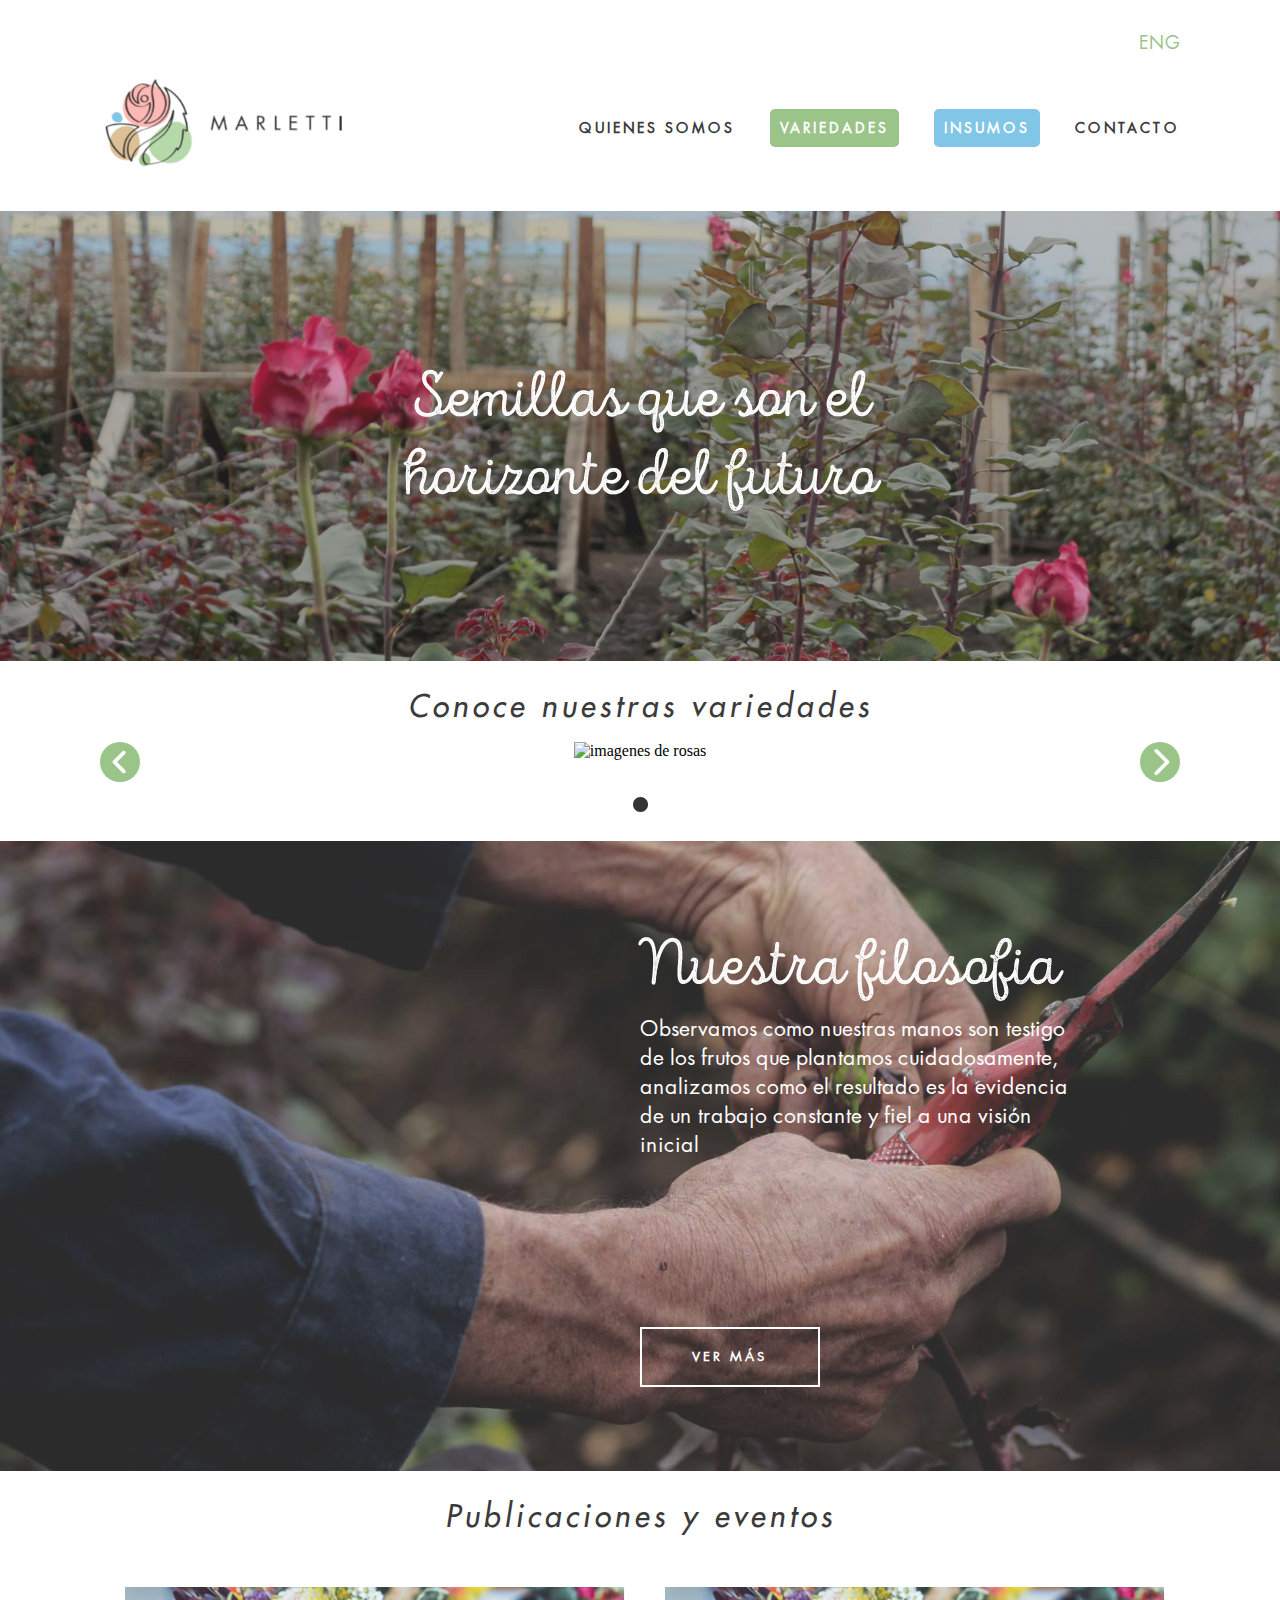
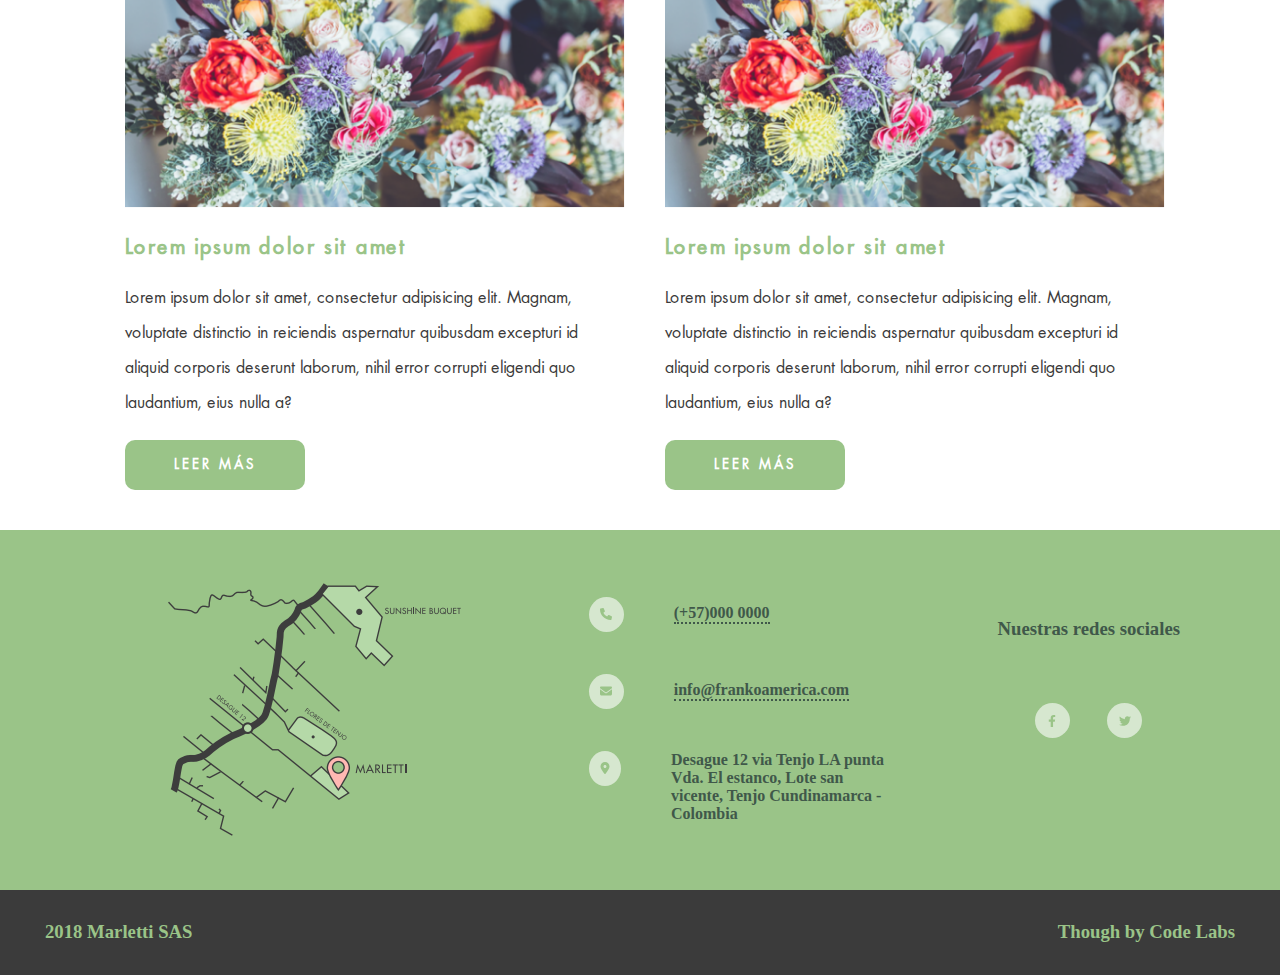
==== index.html @ 90139207 "[UPDATE] creando pryecto, agregando imagenes, icono, fuentes, estilos" ====
<!DOCTYPE html>
<html lang="en">
<head>
  <meta charset="UTF-8">
  <meta http-equiv="X-UA-Compatible" content="IE=edge">
  <meta name="viewport" content="width=device-width, initial-scale=1.0">
  <title>Marletti</title>
  <link rel="stylesheet" href="./styles/styles.css">
</head>
<body>
  <header>
    <div class="header__container">
      <div class="header__title_eng">
        <p>ENG</p>
      </div>
      <nav class="header__content_navbar">
        <div class="logo__image_content">
          <img src="./assets/img/logo_marletti.png" alt="">
        </div>
        <div class="nav__content">
          <ul>
            <li><a href="#" class="text__navAncla">QUIENES SOMOS</a></li>
            <li><a class="variedades__content" href="#">VARIEDADES</a></li>
            <li><a class="insumos__content" href="#">INSUMOS</a></li>
            <li><a href="#" class="text__navAncla">CONTACTO</a></li>
          </ul>
        </div>
      </nav>
    </div>
  </header>

  <section>
    <div class="semillas__container">
      <div class="semilla__backgorund_content">
        <p>Semillas que son el horizonte del futuro</p>
      </div>
    </div>
  </section>

  <section class="variedades__container">
    <div class="variedades__title">
      <p>Conoce nuestras variedades</p>
    </div>
    <div class="variedades__navbar">
      <div class="icon__navbar">
        <img src="./assets/icons/angle-left-solid.svg" alt="">
      </div>
        <img src="" alt="imagenes de rosas">
      <div class="icon__navbar">
        <img src="./assets/icons/chevron-right-solid.svg" alt="">
      </div>
    </div>
    <div class="variedades__iconNext">
      <img src="./assets/icons/circle-solid.svg" alt="">
    </div>
  </section>

  <section class="filosofia__container">
    <div class="filosofia__backgorund_content">
      <div class="filosofia__text_content">
        <div>
          <h1>Nuestra filosofia</h1>
          <p>Observamos como nuestras manos son testigo de los frutos que plantamos cuidadosamente, analizamos como el resultado es la evidencia de un trabajo constante y fiel a una visión inicial</p>
        </div>
        <button href="#">VER MÁS</button>
      </div>
    </div>
  </section>

  <section class="eventos__container">
    <div class="eventos__title">
      <p>Publicaciones y eventos</p>
    </div>
    <div class="cardsEvent__container">
      <div class="cards__content">
        <img src="./assets/img/eventos.png" alt="imagen publicidad ventos">
        <h3>Lorem ipsum dolor sit amet</h3>
        <p>Lorem ipsum dolor sit amet, consectetur adipisicing elit. Magnam, voluptate distinctio in reiciendis aspernatur quibusdam excepturi id aliquid corporis deserunt laborum, nihil error corrupti eligendi quo laudantium, eius nulla a?</p>
        <button>LEER MÁS</button>
      </div>
      <div  class="cards__content">
        <img src="./assets/img/eventos.png" alt="imagen publicidad eventos">
        <h3>Lorem ipsum dolor sit amet</h3>
        <p>Lorem ipsum dolor sit amet, consectetur adipisicing elit. Magnam, voluptate distinctio in reiciendis aspernatur quibusdam excepturi id aliquid corporis deserunt laborum, nihil error corrupti eligendi quo laudantium, eius nulla a?</p>
        <button>LEER MÁS</button>
      </div>
    </div>
  </section>

  <section class="contact__container">
    <div class="map__image">
      <img src="./assets/img/ubicacion.png" alt="imagen mapa">
    </div>

    <div class="contact__content">
      <div class="phone">
        <div class="content__icon">
          <img src="./assets/icons/phone-solid.svg" alt="icnono telefono">
        </div>
        <div class="icon__text">
          <h4 class="icon__text_h4">(+57)000 0000</h4>
        </div>
      </div>
      <div class="email">
        <div class="content__icon">
          <img src="./assets/icons/envelope-solid.svg" alt="icono correo">
        </div>
        <div class="icon__text">
          <h4 class="icon__text_h4">info@frankoamerica.com</h4>
        </div>
      </div>
      <div class="location">
        <div class="content__icon__location">
          <img src="./assets/icons/location-dot-solid.svg" alt="icono localicación">
        </div>
        <div class="icon__text">
          <h4>Desague 12 via Tenjo LA punta Vda. El estanco, Lote san vicente, Tenjo Cundinamarca - Colombia</h4>
        </div>
      </div>
    </div>
  
    <div class="social__media">
      <div class="social__title">
        <h3>Nuestras redes sociales</h3>
      </div>
      <div class="social__icons">
        <div class="icon__face">
          <img src="./assets/icons/facebook-f-brands.svg" alt="">
        </div>
        <div class="icon__twitter">
          <img src="./assets/icons/twitter-brands.svg" alt="">
        </div>
      </div>
      <div></div>
    </div>
  </section>

  <footer class="footer__container">
    <div class="text__year">
      <h3>2018 Marletti SAS</h3>
    </div>
    <div class="text__company">
      <h3>Though by Code Labs</h3>
    </div>
  </footer>
</body>
</html>
---- styles/styles.css ----
:root{
  --green-color: #9AC488;
  --blackText-clor: #3B3B3B;
  --white-color: #fff;
  --blueAqua--color: #81C5E7;
  --green-text-color: #40584A;
  --green-fondo-icons: #D6E7CF;
}

@font-face {
  font-family: FuturaLT-Book;
  src: url(../assets/font/FuturaLT-Book.ttf);
}

@font-face {
  font-family: IntroScriptR-H2Base;
  src: url(../assets/font/IntroScriptR-H2Base.otf);
}

@font-face {
  font-family: FuturaLT-Oblique;
  src: url(../assets/font/FuturaLT-Oblique.ttf)
}

@font-face {
  font-family: CondensedBold;
  src: url(../assets/font/FuturaLT.ttf);
}


*{
  margin: 0;
  padding: 0;
}

/* body{

} */

/* head................... */

.header__container{
  padding: 30px 100px;
}

.header__title_eng{
  display: flex;
  justify-content: flex-end;
  align-items: flex-end;
  color: var(--green-color);
  font-family: FuturaLT-Book;
  font-weight: 500;
  font-size: 18px;
  padding-bottom: 20px;
}

.header__content_navbar{
  display: flex;
  justify-content: space-between;
  align-items: center;
}

.logo__image_content img{
  width: 100%;
}

.nav__content {
  width: 100%;
}

.nav__content ul{
  display: flex;
  justify-content: flex-end;
}

.nav__content ul li{
  margin-left: 35px;
  list-style: none;
  color: var(--blackText-clor)
}

.nav__content ul li a{
  text-decoration: none;
  font-family: FuturaLT-Book;
  font-weight: 600;
  font-size: 14px;
  letter-spacing: 3px;
}

.text__navAncla{
  color: var(--blackText-clor);
}

.variedades__content{
  width: 100px;
  background-color: var(--green-color);
  padding: 10px;
  border-radius: 5px;
  color: var(--white-color);
}

.insumos__content{
  background-color: var(--blueAqua--color);
  color: var(--white-color);
  padding: 10px;
  border-radius: 5px;
}

/* section 1...................... */

.semillas__container{
  width: 100%;
  height: 50vh;
  background-color: rgba(142, 142, 142, 0.3);
  background-image: url('../assets/img/portada.jpg');
  background-size: cover;
  display: flex;
  justify-content: center;
  align-items: center;
}

.semilla__backgorund_content{
  width: 100%;
  height: 100%;
  background-color: rgba(142, 142, 142, 0.2);
  display: flex;
  justify-content: center;
  align-items: center;
}

.semillas__container p{
  width: 50%;
  text-align: center;
  font-family: IntroScriptR-H2Base;
  font-size: 65px;
  font-weight: 100;
  color: var(--white-color);
}

/* variedades.................. */

.variedades__container{
  display: flex;
  flex-direction: column;
  justify-content: center;
  align-items: center;
  padding: 25px 100px;
}

.variedades__title{
  color: var(--blackText-clor);
}

.variedades__title p{
  font-family: FuturaLT-Oblique;
  letter-spacing: 4px;
  font-size: 30px;
}

.variedades__navbar{
  width: 100%;
  display: flex;
  justify-content: space-between;
  padding: 15px;
}

.icon__navbar{
  width: 40px;
  height: 40px;
  display: flex;
  justify-content: center;
  align-items: center;
  border-radius: 50%;
  color: var(--white-color);
  font-size: 24px;
  font-weight: 800;
  background-color: var(--green-color);
}

.icon__navbar img{
  width: 30px;
  height: 30px;
  fill: #fff;
}

.variedades__iconNext img{
  width: 15px;
  height: 15px;
}

/* filosofia......... */
.filosofia__container{
  width: 100%;
  height: 70vh;
  background-image: url('../assets/img/insumos.jpg');
  background-size: cover;
}

.filosofia__backgorund_content{
  width: 100%;
  height: 100%;
  background-color: rgba(142, 142, 142, 0.3);
  display: flex;
  justify-content: flex-end;
}

.filosofia__text_content{
  width: 50%;
  display: flex;
  flex-direction: column;
  justify-content: space-around;
}


.filosofia__text_content h1{
  max-width: 70%;
  color: var(--white-color);
  font-family: IntroScriptR-H2Base;
  font-size: 65px;
  font-weight: 100;
}

.filosofia__text_content p{
  max-width: 70%;
  color: var(--white-color);
  font-size: 21px;
  font-weight: 100;
  font-family: FuturaLT-Book;
  margin-top: 10px;
}

.filosofia__text_content button{
  width: 180px;
  height: 60px;
  background-color: transparent;
  text-align: center;
  text-decoration: none;
  border: 2px solid var(--white-color);
  color: var(--white-color);
  font-size: 13px;
  font-weight: 600;
  letter-spacing: 3px;
  font-family: FuturaLT-Book;
  cursor: pointer;
}

/* publicidad y eventos..................... */

.eventos__container{
  padding: 25px 100px;
  display: flex;
  flex-direction: column;
  align-items: center;
  justify-content: center;
}

.eventos__title p{
  color: var(--blackText-clor);
  font-family: FuturaLT-Oblique;
  letter-spacing: 4px;
  font-size: 30px;
}

.cardsEvent__container{
  width: 100%;
  display: flex;
  justify-content: space-between;
  padding-top: 35px;
}

.cards__content{
  margin-left: 10px;
  padding: 15px;
}

.cards__content img{
  width: 100%;
}

.cards__content h3{
  font-family: CondensedBold;
  font-weight: 600;
  font-size: 20px;
  letter-spacing: 2px;
  color: var(--green-color);
  margin-top: 20px;
}

.cards__content p{
  color: var(--blackText-clor);
  margin-top: 20px;
  font-family: FuturaLT-Book;
  line-height: 35px;
}

.cards__content button{
  width: 180px;
  height: 50px;
  background-color: var(--green-color);
  border-radius: 10px;
  border: none;
  color: var(--white-color);
  cursor: pointer;
  margin-top: 20px;
  font-family: FuturaLT-Book;
  font-weight: 600;
  letter-spacing: 3px;
}

/* contacto............... */


.contact__container{
  padding: 25px 100px;
  background-color: var(--green-color);
  display: flex;
  justify-content: space-between;
}

.contact__content{
  max-width: 300px;
  display: flex;
  flex-direction: column;
  justify-content: space-evenly;
}

.phone{
  display: flex;
  color: var(--green-text-color);
}

.icon__text{
  display: flex;
  justify-content: space-between;
  align-items: center;
  margin-left: 50px;
}

.icon__text_h4{
  border-bottom: 2px dotted var(--green-text-color);
}

.content__icon{
  width: 35px;
  height: 35px;
  border-radius: 50%;
  display: flex;
  justify-content: center;
  align-items: center;
  background-color: var(--green-fondo-icons);
}

.content__icon img{
  width: 12px;
  height: 12px;
}

.email{
  display: flex;
  color: var(--green-text-color);
}


.location{
  display: flex;
  color: var(--green-text-color);
}

.content__icon__location{
  width: 100px;
  height: 35px;
  display: flex;
  justify-content: center;
  align-items: center;
  border-radius: 50%;
  background-color: var(--green-fondo-icons);
}

.content__icon__location img{
  width: 12px;
  height: 12px;
}

.social__media{
  max-width: 300px;
  display: flex;
  flex-direction: column;
  justify-content: space-evenly;
}

.social__title{
  color: var(--green-text-color);
}

.social__icons{
  display: flex;
  justify-content: space-evenly;
}

.icon__face{
  width: 35px;
  height: 35px;
  border-radius: 50%;
  display: flex;
  justify-content: center;
  align-items: center;
  background-color: var(--green-fondo-icons);
}

.icon__face img{
  width: 12px;
  height: 12px;
}

.icon__twitter{
  width: 35px;
  height: 35px;
  border-radius: 50%;
  display: flex;
  justify-content: center;
  align-items: center;
  background-color: var(--green-fondo-icons);
}

.icon__twitter img{
  width: 12px;
  height: 12px;
}
/* footer........... */

.footer__container{
  height: 85px;
  display: flex;
  justify-content: space-between;
  align-items: center;
  background-color: var(--blackText-clor);
  padding: 0px 45px;
}

.text__year{
  color: var(--green-color);
}

.text__company{
  color: var(--green-color);
}
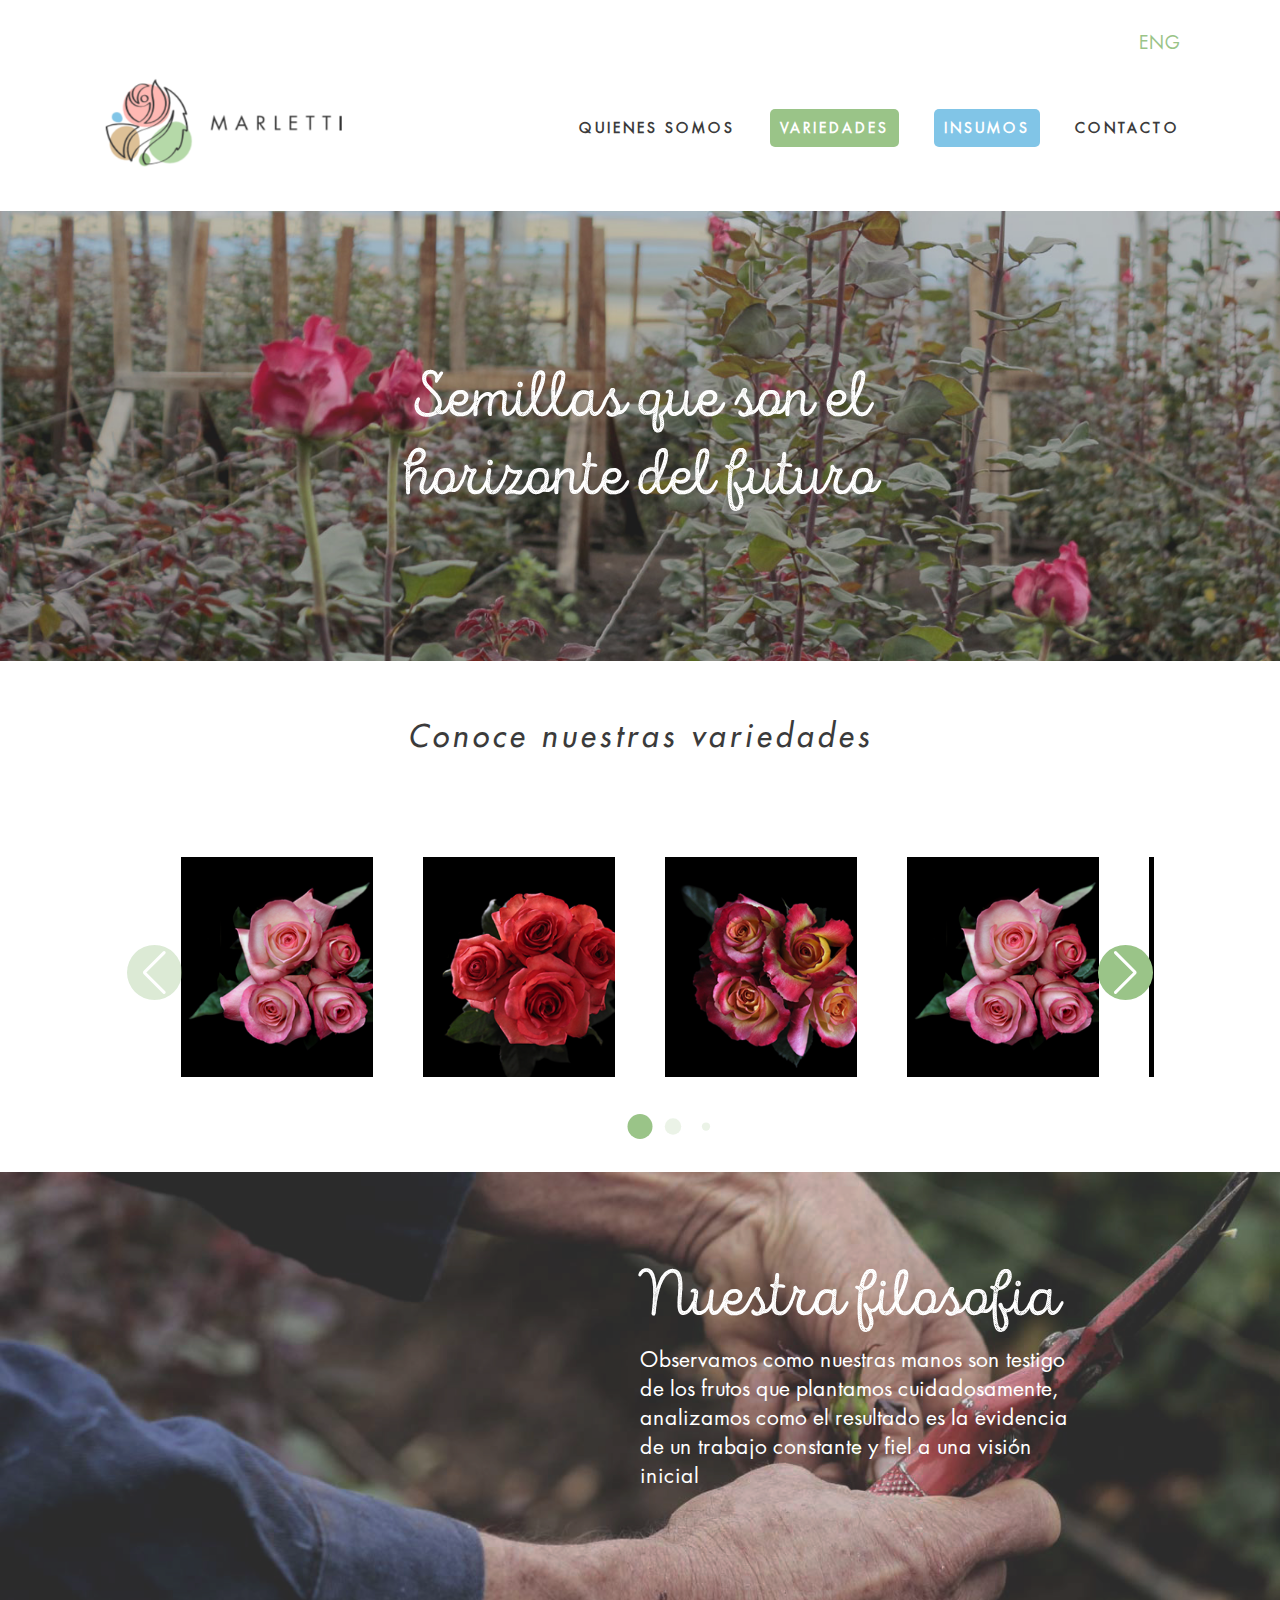
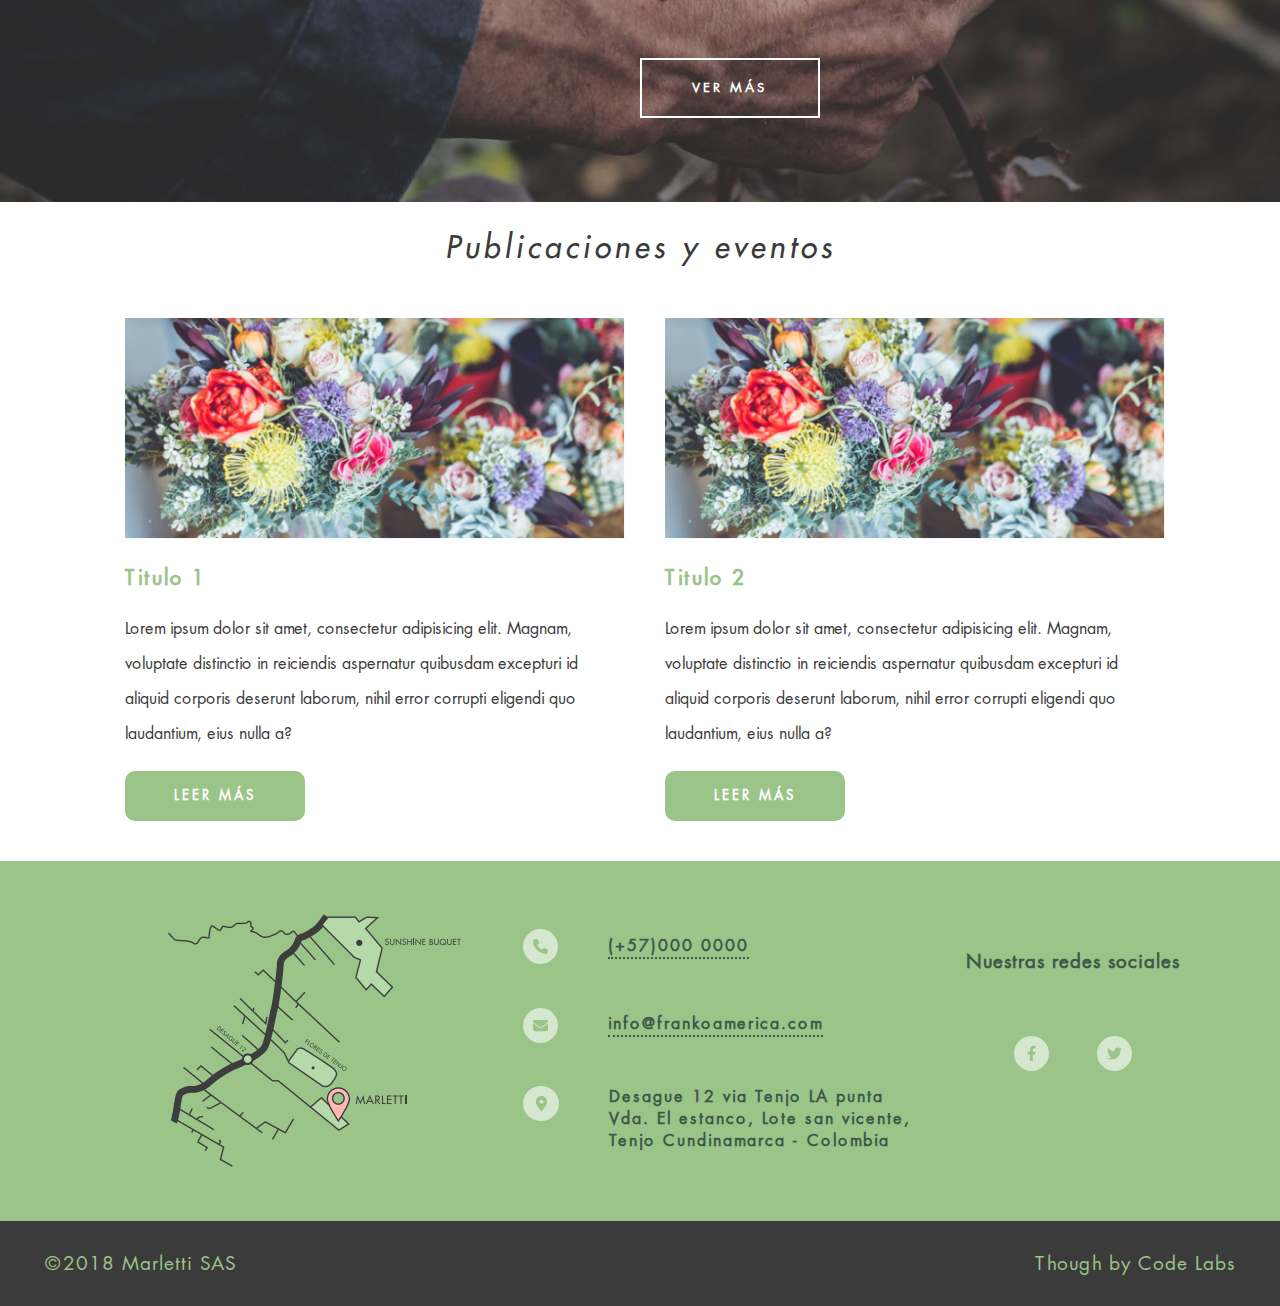
==== commit 1eb4ce2d: "[UPDATE] agregando swpier.js y archivo JSON" ====
--- a/index.html
+++ b/index.html
@@ -6,6 +6,8 @@
   <meta name="viewport" content="width=device-width, initial-scale=1.0">
   <title>Marletti</title>
   <link rel="stylesheet" href="./styles/styles.css">
+  <link rel="stylesheet" href="https://unpkg.com/swiper/swiper-bundle.min.css"/>
+  <link rel="stylesheet" href="./styles/swiper.css">
 </head>
 <body>
   <header>
@@ -41,17 +43,93 @@
     <div class="variedades__title">
       <p>Conoce nuestras variedades</p>
     </div>
-    <div class="variedades__navbar">
-      <div class="icon__navbar">
-        <img src="./assets/icons/angle-left-solid.svg" alt="">
-      </div>
-        <img src="" alt="imagenes de rosas">
-      <div class="icon__navbar">
-        <img src="./assets/icons/chevron-right-solid.svg" alt="">
-      </div>
-    </div>
-    <div class="variedades__iconNext">
-      <img src="./assets/icons/circle-solid.svg" alt="">
+    <div class="swiper mySwiper">
+      <div class="swiper-wrapper">
+        <div class="swiper-slide">
+          <div class="flowers__imgContent">
+            <div class="flower__text_content">
+              <div class="border__context">
+                <button>VER VARIEDAD</button>
+              </div>
+            </div>
+          </div>
+        </div>
+        <div class="swiper-slide">
+          <div class="flowers__imgContent2">
+            <div class="flower__text_content">
+              <div class="border__context">
+                <button>VER VARIEDAD</button>
+              </div>
+            </div>
+          </div>
+        </div>
+        <div class="swiper-slide">
+          <div class="flowers__imgContent3">
+            <div class="flower__text_content">
+              <div class="border__context">
+                <button>VER VARIEDAD</button>
+              </div>
+            </div>
+          </div>
+        </div>
+        <div class="swiper-slide">
+          <div class="flowers__imgContent">
+            <div class="flower__text_content">
+              <div class="border__context">
+                <button>VER VARIEDAD</button>
+              </div>
+            </div>
+          </div>
+        </div>
+        <div class="swiper-slide">
+          <div class="flowers__imgContent2">
+            <div class="flower__text_content">
+              <div class="border__context">
+                <button>VER VARIEDAD</button>
+              </div>
+            </div>
+          </div>
+        </div>
+        <div class="swiper-slide">
+          <div class="flowers__imgContent3">
+            <div class="flower__text_content">
+              <div class="border__context">
+                <button>VER VARIEDAD</button>
+              </div>
+            </div>
+          </div>
+        </div>
+        <div class="swiper-slide">
+          <div class="flowers__imgContent">
+            <div class="flower__text_content">
+              <div class="border__context">
+                <button>VER VARIEDAD</button>
+              </div>
+            </div>
+          </div>
+        </div>
+        <div class="swiper-slide">
+          <div class="flowers__imgContent2">
+            <div class="flower__text_content">
+              <div class="border__context">
+                <button>VER VARIEDAD</button>
+              </div>
+            </div>
+          </div>
+        </div>
+        <div class="swiper-slide">
+          <div class="flowers__imgContent3">
+            <div class="flower__text_content">
+              <div class="border__context">
+                <button>VER VARIEDAD</button>
+              </div>
+            </div>
+          </div>
+        </div>
+      </div>
+      <div class="swiper-button-next"></div>
+      <div class="swiper-button-prev"></div>
+      <div class="swiper-pagination"></div>
     </div>
   </section>
 
@@ -74,13 +152,13 @@
     <div class="cardsEvent__container">
       <div class="cards__content">
         <img src="./assets/img/eventos.png" alt="imagen publicidad ventos">
-        <h3>Lorem ipsum dolor sit amet</h3>
+        <h3>Titulo 1</h3>
         <p>Lorem ipsum dolor sit amet, consectetur adipisicing elit. Magnam, voluptate distinctio in reiciendis aspernatur quibusdam excepturi id aliquid corporis deserunt laborum, nihil error corrupti eligendi quo laudantium, eius nulla a?</p>
         <button>LEER MÁS</button>
       </div>
       <div  class="cards__content">
         <img src="./assets/img/eventos.png" alt="imagen publicidad eventos">
-        <h3>Lorem ipsum dolor sit amet</h3>
+        <h3>Titulo 2</h3>
         <p>Lorem ipsum dolor sit amet, consectetur adipisicing elit. Magnam, voluptate distinctio in reiciendis aspernatur quibusdam excepturi id aliquid corporis deserunt laborum, nihil error corrupti eligendi quo laudantium, eius nulla a?</p>
         <button>LEER MÁS</button>
       </div>
@@ -91,45 +169,43 @@
     <div class="map__image">
       <img src="./assets/img/ubicacion.png" alt="imagen mapa">
     </div>
-
     <div class="contact__content">
       <div class="phone">
-        <div class="content__icon">
+        <a href="#" class="content__icon">
           <img src="./assets/icons/phone-solid.svg" alt="icnono telefono">
-        </div>
+        </a>
         <div class="icon__text">
           <h4 class="icon__text_h4">(+57)000 0000</h4>
         </div>
       </div>
       <div class="email">
-        <div class="content__icon">
+        <a href="#" class="content__icon">
           <img src="./assets/icons/envelope-solid.svg" alt="icono correo">
-        </div>
+        </a>
         <div class="icon__text">
           <h4 class="icon__text_h4">info@frankoamerica.com</h4>
         </div>
       </div>
       <div class="location">
-        <div class="content__icon__location">
+        <a href="#" class="content__icon__location">
           <img src="./assets/icons/location-dot-solid.svg" alt="icono localicación">
-        </div>
+        </a>
         <div class="icon__text">
           <h4>Desague 12 via Tenjo LA punta Vda. El estanco, Lote san vicente, Tenjo Cundinamarca - Colombia</h4>
         </div>
       </div>
     </div>
-  
     <div class="social__media">
       <div class="social__title">
         <h3>Nuestras redes sociales</h3>
       </div>
       <div class="social__icons">
-        <div class="icon__face">
+        <a href="#" class="icon__face">
           <img src="./assets/icons/facebook-f-brands.svg" alt="">
-        </div>
-        <div class="icon__twitter">
+        </a>
+        <a href="#" class="icon__twitter">
           <img src="./assets/icons/twitter-brands.svg" alt="">
-        </div>
+        </a>
       </div>
       <div></div>
     </div>
@@ -137,11 +213,15 @@
 
   <footer class="footer__container">
     <div class="text__year">
-      <h3>2018 Marletti SAS</h3>
+      <p>©2018 Marletti SAS</p>
     </div>
     <div class="text__company">
-      <h3>Though by Code Labs</h3>
+      <p>Though by Code Labs</p>
     </div>
   </footer>
+
+  <script src="https://unpkg.com/swiper/swiper-bundle.min.js"></script>
+  <script src="./js/swiper.js"></script>
+  <script src="./js/peticionJSON.js"></script>
 </body>
 </html>--- a/styles/styles.css
+++ b/styles/styles.css
@@ -149,6 +149,7 @@
 
 .variedades__title{
   color: var(--blackText-clor);
+  padding: 30px 0;
 }
 
 .variedades__title p{
@@ -157,36 +158,93 @@
   font-size: 30px;
 }
 
-.variedades__navbar{
-  width: 100%;
-  display: flex;
-  justify-content: space-between;
-  padding: 15px;
-}
-
-.icon__navbar{
-  width: 40px;
-  height: 40px;
-  display: flex;
-  justify-content: center;
-  align-items: center;
-  border-radius: 50%;
-  color: var(--white-color);
-  font-size: 24px;
-  font-weight: 800;
-  background-color: var(--green-color);
-}
-
-.icon__navbar img{
-  width: 30px;
-  height: 30px;
-  fill: #fff;
-}
-
 .variedades__iconNext img{
   width: 15px;
   height: 15px;
 }
+
+.carousel__flowers{
+  width: 100%;
+  display: flex;
+  justify-content: space-evenly;
+}
+
+.flowers__imgContent{
+  width: 220px;
+  height: 220px;
+  background-image: url('../assets/img/flor1.png');
+  background-size: cover;
+}
+.flowers__imgContent2{
+  width: 220px;
+  height: 220px;
+  background-image: url('../assets/img/flor2.png');
+  background-size: cover;
+}
+.flowers__imgContent3{
+  width: 220px;
+  height: 220px;
+  background-image: url('../assets/img/flor3.png');
+  background-size: cover;
+}
+.flowers__imgContent4{
+  width: 220px;
+  height: 220px;
+  background-image: url('../assets/img/flor1.png');
+  background-size: cover;
+}
+
+.flower__text_content{
+  width: 100%;
+  height: 100%;
+  display: flex;
+  justify-content: center;
+  align-items: center;
+  transition: 0.5s ease-in-out;
+}
+
+.flower__text_content:hover{
+  background-color: rgba(1, 1, 1, 0.5);
+
+}
+
+.border__context{
+  width: 85%;
+  height: 85%;
+  transition: 0.5s ease-in-out;
+  display: flex;
+  justify-content: center;
+  align-items: center;
+}
+
+.border__context:hover{
+  width: 85%;
+  height: 85%;
+  border: 1px solid var(--white-color);
+}
+
+.border__context button{
+  width: 150px;
+  height: 60px;
+  background-color: transparent;
+  text-align: center;
+  text-decoration: none;
+  border: 2px solid transparent;
+  color: transparent;
+  font-size: 12px;
+  font-weight: 600;
+  letter-spacing: 3px;
+  font-family: FuturaLT-Book;
+  cursor: pointer;
+  display: block;
+  transition: 0.5s ease-in-out;
+}
+
+.border__context button:hover{
+  border: 2px solid var(--white-color);
+  color: var(--white-color);
+}
+
 
 /* filosofia......... */
 .filosofia__container{
@@ -318,7 +376,7 @@
 }
 
 .contact__content{
-  max-width: 300px;
+  max-width: 400px;
   display: flex;
   flex-direction: column;
   justify-content: space-evenly;
@@ -334,6 +392,8 @@
   justify-content: space-between;
   align-items: center;
   margin-left: 50px;
+  font-family: FuturaLT-Book;
+  letter-spacing: 2px;
 }
 
 .icon__text_h4{
@@ -351,8 +411,8 @@
 }
 
 .content__icon img{
-  width: 12px;
-  height: 12px;
+  width: 15px;
+  height: 15px;
 }
 
 .email{
@@ -377,8 +437,8 @@
 }
 
 .content__icon__location img{
-  width: 12px;
-  height: 12px;
+  width: 15px;
+  height: 15px;
 }
 
 .social__media{
@@ -390,6 +450,8 @@
 
 .social__title{
   color: var(--green-text-color);
+  font-family: FuturaLT-Book;
+  letter-spacing: 1px;
 }
 
 .social__icons{
@@ -408,8 +470,8 @@
 }
 
 .icon__face img{
-  width: 12px;
-  height: 12px;
+  width: 15px;
+  height: 15px;
 }
 
 .icon__twitter{
@@ -423,8 +485,8 @@
 }
 
 .icon__twitter img{
-  width: 12px;
-  height: 12px;
+  width: 15px;
+  height: 15px;
 }
 /* footer........... */
 
@@ -435,6 +497,10 @@
   align-items: center;
   background-color: var(--blackText-clor);
   padding: 0px 45px;
+  font-family: FuturaLT-Book;
+  letter-spacing: 1px;
+  font-weight: 100;
+  font-size: 19px;
 }
 
 .text__year{
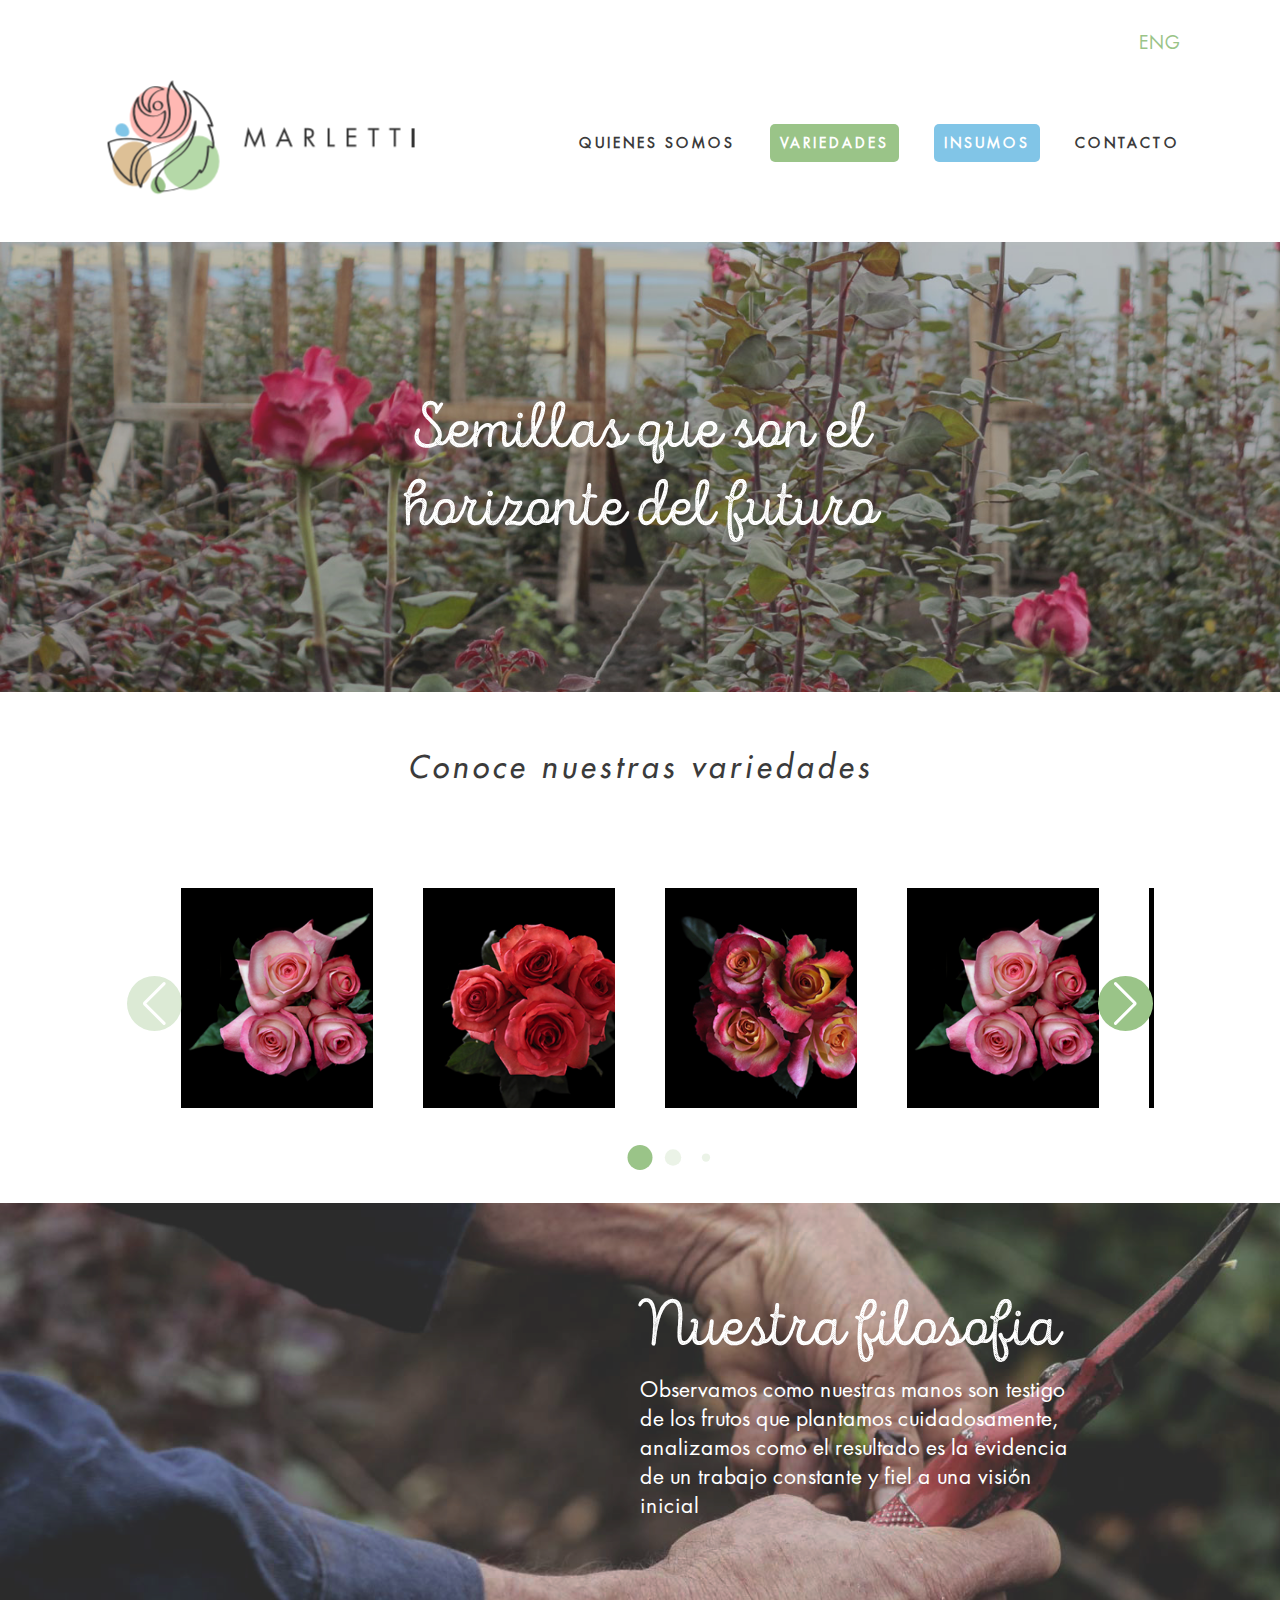
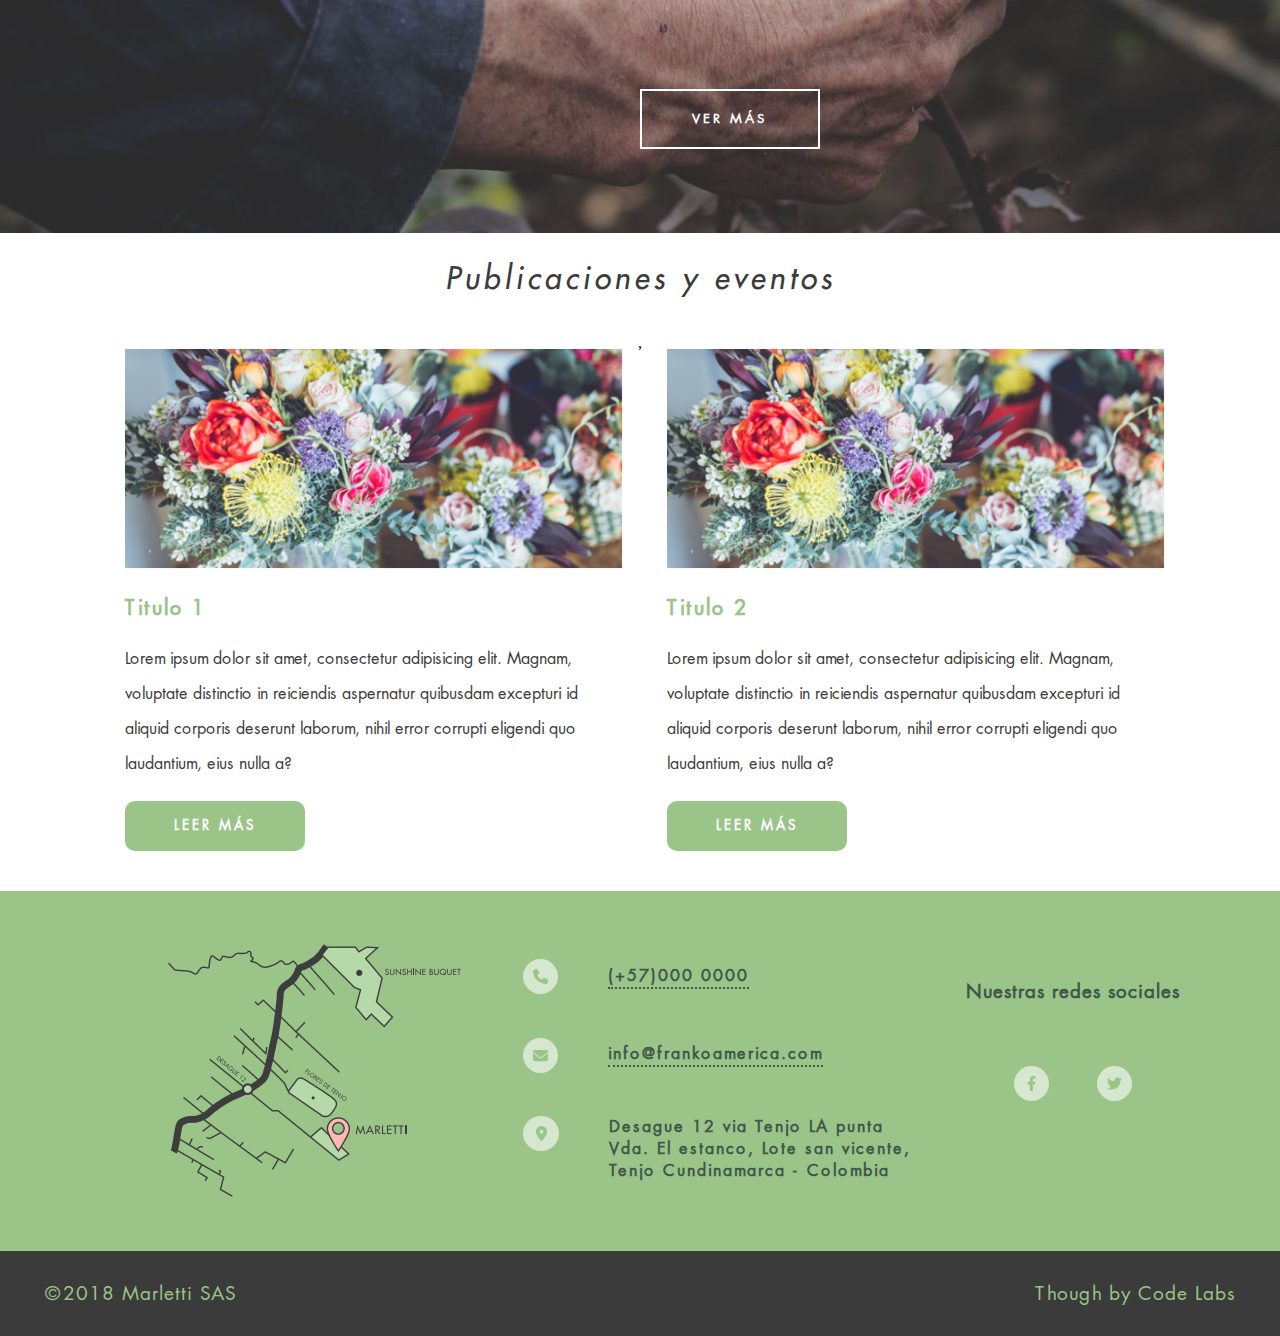
==== commit 78e544d7: "[UPDATE] terminando de dar estilos responsive, agregar sider menu, organizando archivos css" ====
--- a/index.html
+++ b/index.html
@@ -6,6 +6,13 @@
   <meta name="viewport" content="width=device-width, initial-scale=1.0">
   <title>Marletti</title>
   <link rel="stylesheet" href="./styles/styles.css">
+  <link rel="stylesheet" href="./styles/header.css">
+  <link rel="stylesheet" href="./styles/sectionSemillas.css">
+  <link rel="stylesheet" href="./styles/variedades.css">
+  <link rel="stylesheet" href="./styles/filosofioa.css">
+  <link rel="stylesheet" href="./styles/eventos.css">
+  <link rel="stylesheet" href="./styles/contacto.css">
+  <link rel="stylesheet" href="./styles/footer.css">
   <link rel="stylesheet" href="https://unpkg.com/swiper/swiper-bundle.min.css"/>
   <link rel="stylesheet" href="./styles/swiper.css">
 </head>
@@ -21,25 +28,31 @@
         </div>
         <div class="nav__content">
           <ul>
-            <li><a href="#" class="text__navAncla">QUIENES SOMOS</a></li>
-            <li><a class="variedades__content" href="#">VARIEDADES</a></li>
-            <li><a class="insumos__content" href="#">INSUMOS</a></li>
-            <li><a href="#" class="text__navAncla">CONTACTO</a></li>
+            <li><a href="#quienesSomos" class="text__navAncla">QUIENES SOMOS</a></li>
+            <li><a class="variedades__content" href="#variedades">VARIEDADES</a></li>
+            <li><a class="insumos__content" href="#insumos">INSUMOS</a></li>
+            <li><a href="#contacto" class="text__navAncla">CONTACTO</a></li>
           </ul>
         </div>
       </nav>
     </div>
   </header>
 
-  <section>
+  <section id="quienesSomos">
     <div class="semillas__container">
       <div class="semilla__backgorund_content">
-        <p>Semillas que son el horizonte del futuro</p>
-      </div>
-    </div>
-  </section>
-
-  <section class="variedades__container">
+        <div class="header__title_engMovile">
+          <div class="toggle" onclick="toggleMenu()"></div>
+          <p>ENG</p>
+        </div>
+        <div class="semilla__textContent">
+          <p>Semillas que son el horizonte del futuro</p>
+        </div>
+      </div>
+    </div>
+  </section>
+
+  <section class="variedades__container" id="variedades">
     <div class="variedades__title">
       <p>Conoce nuestras variedades</p>
     </div>
@@ -133,7 +146,7 @@
     </div>
   </section>
 
-  <section class="filosofia__container">
+  <section class="filosofia__container" id="insumos">
     <div class="filosofia__backgorund_content">
       <div class="filosofia__text_content">
         <div>
@@ -149,23 +162,12 @@
     <div class="eventos__title">
       <p>Publicaciones y eventos</p>
     </div>
-    <div class="cardsEvent__container">
-      <div class="cards__content">
-        <img src="./assets/img/eventos.png" alt="imagen publicidad ventos">
-        <h3>Titulo 1</h3>
-        <p>Lorem ipsum dolor sit amet, consectetur adipisicing elit. Magnam, voluptate distinctio in reiciendis aspernatur quibusdam excepturi id aliquid corporis deserunt laborum, nihil error corrupti eligendi quo laudantium, eius nulla a?</p>
-        <button>LEER MÁS</button>
-      </div>
-      <div  class="cards__content">
-        <img src="./assets/img/eventos.png" alt="imagen publicidad eventos">
-        <h3>Titulo 2</h3>
-        <p>Lorem ipsum dolor sit amet, consectetur adipisicing elit. Magnam, voluptate distinctio in reiciendis aspernatur quibusdam excepturi id aliquid corporis deserunt laborum, nihil error corrupti eligendi quo laudantium, eius nulla a?</p>
-        <button>LEER MÁS</button>
-      </div>
-    </div>
-  </section>
-
-  <section class="contact__container">
+    <div class="cardsEvent__container" id="cards__template">
+      <!-- template -->
+    </div>
+  </section>
+
+  <section class="contact__container" id="contacto">
     <div class="map__image">
       <img src="./assets/img/ubicacion.png" alt="imagen mapa">
     </div>
@@ -200,11 +202,11 @@
         <h3>Nuestras redes sociales</h3>
       </div>
       <div class="social__icons">
-        <a href="#" class="icon__face">
-          <img src="./assets/icons/facebook-f-brands.svg" alt="">
-        </a>
-        <a href="#" class="icon__twitter">
-          <img src="./assets/icons/twitter-brands.svg" alt="">
+        <a href="https://es-la.facebook.com/" class="icon__face" target="_blank">
+          <img src="./assets/icons/facebook-f-brands.svg" alt="icono facebook">
+        </a>
+        <a href="https://twitter.com/" class="icon__twitter" target="_blank">
+          <img src="./assets/icons/twitter-brands.svg" alt="icono twitter">
         </a>
       </div>
       <div></div>
@@ -220,8 +222,62 @@
     </div>
   </footer>
 
+ 
+
+  <div class="sidebar">
+    <div class="sidebar__container">
+      <div class="menu__logoContent">
+        <img src="./assets/img/logo2.png" alt="imagen logo">
+      </div>
+      <div class="nav__contentMenu">
+        <ul>
+          <li>
+            <a href="#quienesSomos" onclick=" toggleMenu()"class="text__navAncla">
+              QUIENES SOMOS
+            </a>
+          </li>
+          <li>
+            <div class="itemMenu__content_var">
+              <a href="#variedades" onclick=" toggleMenu()">
+                VARIEDADES
+              </a>
+            </div>
+          </li>
+          <li>
+            <div class="itemMenu__content_insu">
+              <a href="#insumos" onclick=" toggleMenu()">
+                INSUMOS
+              </a>
+            </div>
+          </li>
+          <li>
+            <a href="#contacto" onclick=" toggleMenu()" class="text__navAncla">
+              CONTACTO
+            </a>
+          </li>
+        </ul>
+      </div>
+      <div class="menu__iconsContact">
+        <a href="https://es-la.facebook.com/" target="_blank">
+          <img src="./assets/icons/facebook__menu.svg" alt="icono facebook">
+        </a>
+        <a href="https://twitter.com/" target="_blank">
+          <img src="./assets/icons/twitter__menu.svg" alt="icono twitter">
+        </a>
+      </div>
+    </div>
+  </div>
+
   <script src="https://unpkg.com/swiper/swiper-bundle.min.js"></script>
   <script src="./js/swiper.js"></script>
   <script src="./js/peticionJSON.js"></script>
+  <script>
+    function toggleMenu(){
+      const menuToggle = document.querySelector('.toggle');
+      const sidebar = document.querySelector('.sidebar');
+      menuToggle.classList.toggle('active');
+      sidebar.classList.toggle('active');
+    }
+  </script>
 </body>
 </html>--- a/styles/styles.css
+++ b/styles/styles.css
@@ -27,486 +27,145 @@
   src: url(../assets/font/FuturaLT.ttf);
 }
 
-
 *{
   margin: 0;
   padding: 0;
 }
 
-/* body{
-
-} */
-
-/* head................... */
-
-.header__container{
-  padding: 30px 100px;
+/* sider menu....... */
+.toggle{
+  position: fixed;
+  top: 20px;
+  left: 30px;
+  width: 50px;
+  height: 50px;
+  background: url('../assets/img/menu.png');
+  background-size: 30px;
+  background-position: center;
+  background-repeat: no-repeat;
+  cursor: pointer;
+  z-index: 1000;
+  transition: 0.5s;
 }
 
-.header__title_eng{
-  display: flex;
-  justify-content: flex-end;
-  align-items: flex-end;
-  color: var(--green-color);
-  font-family: FuturaLT-Book;
-  font-weight: 500;
-  font-size: 18px;
-  padding-bottom: 20px;
+.toggle.active{
+  left: 48%;
+  background: url('../assets/img/close.png');
+  background-size: 25px;
+  background-position: center;
+  background-repeat: no-repeat;
+  cursor: pointer;
 }
 
-.header__content_navbar{
+.sidebar{
+  position: absolute;
+  top: 0;
+  right: 0;
+  width: calc(100% - 500px);
+  height: 100%;
   display: flex;
-  justify-content: space-between;
+  justify-content: center;
+  align-items: center;
+  padding: 100px;
+}
+
+.sidebar{
+  position: fixed;
+  width: 50%;
+  background: #515151;
+  display: flex;
+  justify-content: center;
+  align-items: center;
+  transition: 0.5s;
+  padding: 40px;
+  z-index: 100;
+  left: -100%;
+}
+
+.sidebar.active{
+  left: 0;
+}
+
+.sidebar__container{
+  height: 100%;
+  display: flex;
+  flex-direction: column;
+  align-items: center;
+  justify-content: flex-start;
+}
+
+.menu__logoContent img{
+  padding: 80px 0 0 0;
+}
+
+.nav__contentMenu {
+  width: 100%;
+}
+
+.nav__contentMenu ul{
+  display: flex;
+  flex-direction: column;
+  justify-content: center;
   align-items: center;
 }
 
-.logo__image_content img{
-  width: 100%;
-}
-
-.nav__content {
-  width: 100%;
-}
-
-.nav__content ul{
-  display: flex;
-  justify-content: flex-end;
-}
-
-.nav__content ul li{
-  margin-left: 35px;
+.nav__contentMenu ul li{
+  margin-top: 45px;
   list-style: none;
-  color: var(--blackText-clor)
-}
-
-.nav__content ul li a{
-  text-decoration: none;
-  font-family: FuturaLT-Book;
-  font-weight: 600;
-  font-size: 14px;
-  letter-spacing: 3px;
-}
-
-.text__navAncla{
   color: var(--blackText-clor);
 }
 
-.variedades__content{
-  width: 100px;
-  background-color: var(--green-color);
-  padding: 10px;
-  border-radius: 5px;
+.nav__contentMenu ul li a{
+  text-decoration: none;
+  font-family: FuturaLT-Book;
+  font-size: 18px;
+  letter-spacing: 1px;
   color: var(--white-color);
 }
 
-.insumos__content{
-  background-color: var(--blueAqua--color);
-  color: var(--white-color);
-  padding: 10px;
-  border-radius: 5px;
-}
-
-/* section 1...................... */
-
-.semillas__container{
-  width: 100%;
-  height: 50vh;
-  background-color: rgba(142, 142, 142, 0.3);
-  background-image: url('../assets/img/portada.jpg');
-  background-size: cover;
+.itemMenu__content_var{
+  width: 220px;
+  height: 60px;
+  border-radius: 10px;
+  font-size: 24px;
+  background-color: var(--green-color);
+  font-weight: 600;
   display: flex;
   justify-content: center;
   align-items: center;
 }
 
-.semilla__backgorund_content{
-  width: 100%;
-  height: 100%;
-  background-color: rgba(142, 142, 142, 0.2);
+.itemMenu__content_insu{
+  width: 220px;
+  height: 60px;
+  border-radius: 10px;
+  font-size: 24px;
+  background-color: var(--blueAqua--color);
+  font-weight: 600;
   display: flex;
   justify-content: center;
   align-items: center;
 }
 
-.semillas__container p{
-  width: 50%;
-  text-align: center;
-  font-family: IntroScriptR-H2Base;
-  font-size: 65px;
-  font-weight: 100;
-  color: var(--white-color);
-}
-
-/* variedades.................. */
-
-.variedades__container{
-  display: flex;
-  flex-direction: column;
-  justify-content: center;
-  align-items: center;
-  padding: 25px 100px;
-}
-
-.variedades__title{
-  color: var(--blackText-clor);
-  padding: 30px 0;
-}
-
-.variedades__title p{
-  font-family: FuturaLT-Oblique;
-  letter-spacing: 4px;
-  font-size: 30px;
-}
-
-.variedades__iconNext img{
-  width: 15px;
-  height: 15px;
-}
-
-.carousel__flowers{
+.menu__iconsContact{
   width: 100%;
   display: flex;
   justify-content: space-evenly;
-}
-
-.flowers__imgContent{
-  width: 220px;
-  height: 220px;
-  background-image: url('../assets/img/flor1.png');
-  background-size: cover;
-}
-.flowers__imgContent2{
-  width: 220px;
-  height: 220px;
-  background-image: url('../assets/img/flor2.png');
-  background-size: cover;
-}
-.flowers__imgContent3{
-  width: 220px;
-  height: 220px;
-  background-image: url('../assets/img/flor3.png');
-  background-size: cover;
-}
-.flowers__imgContent4{
-  width: 220px;
-  height: 220px;
-  background-image: url('../assets/img/flor1.png');
-  background-size: cover;
-}
-
-.flower__text_content{
-  width: 100%;
-  height: 100%;
-  display: flex;
-  justify-content: center;
-  align-items: center;
-  transition: 0.5s ease-in-out;
-}
-
-.flower__text_content:hover{
-  background-color: rgba(1, 1, 1, 0.5);
-
-}
-
-.border__context{
-  width: 85%;
-  height: 85%;
-  transition: 0.5s ease-in-out;
-  display: flex;
-  justify-content: center;
-  align-items: center;
-}
-
-.border__context:hover{
-  width: 85%;
-  height: 85%;
-  border: 1px solid var(--white-color);
-}
-
-.border__context button{
-  width: 150px;
-  height: 60px;
-  background-color: transparent;
-  text-align: center;
-  text-decoration: none;
-  border: 2px solid transparent;
-  color: transparent;
-  font-size: 12px;
-  font-weight: 600;
-  letter-spacing: 3px;
-  font-family: FuturaLT-Book;
-  cursor: pointer;
-  display: block;
-  transition: 0.5s ease-in-out;
-}
-
-.border__context button:hover{
-  border: 2px solid var(--white-color);
-  color: var(--white-color);
+  margin-top: 45px;
 }
 
 
-/* filosofia......... */
-.filosofia__container{
-  width: 100%;
-  height: 70vh;
-  background-image: url('../assets/img/insumos.jpg');
-  background-size: cover;
-}
 
-.filosofia__backgorund_content{
-  width: 100%;
-  height: 100%;
-  background-color: rgba(142, 142, 142, 0.3);
-  display: flex;
-  justify-content: flex-end;
-}
+/* respopnsive */
+@media (max-width: 460px){
+  .swiper{
+    width: 50%;
+  }
 
-.filosofia__text_content{
-  width: 50%;
-  display: flex;
-  flex-direction: column;
-  justify-content: space-around;
-}
-
-
-.filosofia__text_content h1{
-  max-width: 70%;
-  color: var(--white-color);
-  font-family: IntroScriptR-H2Base;
-  font-size: 65px;
-  font-weight: 100;
-}
-
-.filosofia__text_content p{
-  max-width: 70%;
-  color: var(--white-color);
-  font-size: 21px;
-  font-weight: 100;
-  font-family: FuturaLT-Book;
-  margin-top: 10px;
-}
-
-.filosofia__text_content button{
-  width: 180px;
-  height: 60px;
-  background-color: transparent;
-  text-align: center;
-  text-decoration: none;
-  border: 2px solid var(--white-color);
-  color: var(--white-color);
-  font-size: 13px;
-  font-weight: 600;
-  letter-spacing: 3px;
-  font-family: FuturaLT-Book;
-  cursor: pointer;
-}
-
-/* publicidad y eventos..................... */
-
-.eventos__container{
-  padding: 25px 100px;
-  display: flex;
-  flex-direction: column;
-  align-items: center;
-  justify-content: center;
-}
-
-.eventos__title p{
-  color: var(--blackText-clor);
-  font-family: FuturaLT-Oblique;
-  letter-spacing: 4px;
-  font-size: 30px;
-}
-
-.cardsEvent__container{
-  width: 100%;
-  display: flex;
-  justify-content: space-between;
-  padding-top: 35px;
-}
-
-.cards__content{
-  margin-left: 10px;
-  padding: 15px;
-}
-
-.cards__content img{
-  width: 100%;
-}
-
-.cards__content h3{
-  font-family: CondensedBold;
-  font-weight: 600;
-  font-size: 20px;
-  letter-spacing: 2px;
-  color: var(--green-color);
-  margin-top: 20px;
-}
-
-.cards__content p{
-  color: var(--blackText-clor);
-  margin-top: 20px;
-  font-family: FuturaLT-Book;
-  line-height: 35px;
-}
-
-.cards__content button{
-  width: 180px;
-  height: 50px;
-  background-color: var(--green-color);
-  border-radius: 10px;
-  border: none;
-  color: var(--white-color);
-  cursor: pointer;
-  margin-top: 20px;
-  font-family: FuturaLT-Book;
-  font-weight: 600;
-  letter-spacing: 3px;
-}
-
-/* contacto............... */
-
-
-.contact__container{
-  padding: 25px 100px;
-  background-color: var(--green-color);
-  display: flex;
-  justify-content: space-between;
-}
-
-.contact__content{
-  max-width: 400px;
-  display: flex;
-  flex-direction: column;
-  justify-content: space-evenly;
-}
-
-.phone{
-  display: flex;
-  color: var(--green-text-color);
-}
-
-.icon__text{
-  display: flex;
-  justify-content: space-between;
-  align-items: center;
-  margin-left: 50px;
-  font-family: FuturaLT-Book;
-  letter-spacing: 2px;
-}
-
-.icon__text_h4{
-  border-bottom: 2px dotted var(--green-text-color);
-}
-
-.content__icon{
-  width: 35px;
-  height: 35px;
-  border-radius: 50%;
-  display: flex;
-  justify-content: center;
-  align-items: center;
-  background-color: var(--green-fondo-icons);
-}
-
-.content__icon img{
-  width: 15px;
-  height: 15px;
-}
-
-.email{
-  display: flex;
-  color: var(--green-text-color);
-}
-
-
-.location{
-  display: flex;
-  color: var(--green-text-color);
-}
-
-.content__icon__location{
-  width: 100px;
-  height: 35px;
-  display: flex;
-  justify-content: center;
-  align-items: center;
-  border-radius: 50%;
-  background-color: var(--green-fondo-icons);
-}
-
-.content__icon__location img{
-  width: 15px;
-  height: 15px;
-}
-
-.social__media{
-  max-width: 300px;
-  display: flex;
-  flex-direction: column;
-  justify-content: space-evenly;
-}
-
-.social__title{
-  color: var(--green-text-color);
-  font-family: FuturaLT-Book;
-  letter-spacing: 1px;
-}
-
-.social__icons{
-  display: flex;
-  justify-content: space-evenly;
-}
-
-.icon__face{
-  width: 35px;
-  height: 35px;
-  border-radius: 50%;
-  display: flex;
-  justify-content: center;
-  align-items: center;
-  background-color: var(--green-fondo-icons);
-}
-
-.icon__face img{
-  width: 15px;
-  height: 15px;
-}
-
-.icon__twitter{
-  width: 35px;
-  height: 35px;
-  border-radius: 50%;
-  display: flex;
-  justify-content: center;
-  align-items: center;
-  background-color: var(--green-fondo-icons);
-}
-
-.icon__twitter img{
-  width: 15px;
-  height: 15px;
-}
-/* footer........... */
-
-.footer__container{
-  height: 85px;
-  display: flex;
-  justify-content: space-between;
-  align-items: center;
-  background-color: var(--blackText-clor);
-  padding: 0px 45px;
-  font-family: FuturaLT-Book;
-  letter-spacing: 1px;
-  font-weight: 100;
-  font-size: 19px;
-}
-
-.text__year{
-  color: var(--green-color);
-}
-
-.text__company{
-  color: var(--green-color);
+  .sidebar{
+    width: 100%;
+  }
+  .toggle.active{
+    left: 80%;
+  }
 }--- a/styles/header.css
+++ b/styles/header.css
@@ -0,0 +1,72 @@
+/* head................... */
+
+.header__container{
+  padding: 30px 100px;
+}
+
+.header__title_eng{
+  display: flex;
+  justify-content: flex-end;
+  align-items: flex-end;
+  color: var(--green-color);
+  font-family: FuturaLT-Book;
+  font-weight: 500;
+  font-size: 18px;
+  padding-bottom: 20px;
+}
+
+.header__title_engMovile{
+  display: none;
+}
+
+.header__content_navbar{
+  display: flex;
+  justify-content: space-between;
+  align-items: center;
+}
+
+.logo__image_content div{
+  width: 100%;
+}
+
+.nav__content {
+  width: 100%;
+}
+
+.nav__content ul{
+  display: flex;
+  justify-content: flex-end;
+}
+
+.nav__content ul li{
+  margin-left: 35px;
+  list-style: none;
+  color: var(--blackText-clor)
+}
+
+.nav__content ul li a{
+  text-decoration: none;
+  font-family: FuturaLT-Book;
+  font-weight: 600;
+  font-size: 14px;
+  letter-spacing: 3px;
+}
+
+.text__navAncla{
+  color: var(--blackText-clor);
+}
+
+.variedades__content{
+  width: 100px;
+  background-color: var(--green-color);
+  padding: 10px;
+  border-radius: 5px;
+  color: var(--white-color);
+}
+
+.insumos__content{
+  background-color: var(--blueAqua--color);
+  color: var(--white-color);
+  padding: 10px;
+  border-radius: 5px;
+}--- a/styles/sectionSemillas.css
+++ b/styles/sectionSemillas.css
@@ -0,0 +1,83 @@
+/* section semillas...................... */
+
+.semillas__container{
+  width: 100%;
+  height: 50vh;
+  background-color: rgba(142, 142, 142, 0.3);
+  background-image: url('../assets/img/portada.jpg');
+  background-size: cover;
+  display: flex;
+  justify-content: center;
+  align-items: center;
+}
+
+.semilla__backgorund_content{
+  width: 100%;
+  height: 100%;
+  background-color: rgba(142, 142, 142, 0.2);
+  display: flex;
+  justify-content: center;
+  align-items: center;
+}
+
+.semilla__textContent{
+  width: 50%;
+  text-align: center;
+  font-family: IntroScriptR-H2Base;
+  font-size: 65px;
+  font-weight: 100;
+  color: var(--white-color);
+}
+
+@media (max-width: 900px) {
+  .header__container{
+    display: none;
+  }
+
+  .header__title_engMovile{
+    display: flex;
+    justify-content: flex-end;
+    align-items: center;
+    padding: 30px 100px;
+  }
+
+  .header__title_engMovile img{
+    width: 30px;
+    height: 30px;
+  }
+  .header__title_engMovile p{
+    color: var(--white-color);
+    font-family: FuturaLT-Book;
+    font-weight: 500;
+    font-size: 18px;
+  }
+
+  .semillas__container{
+    display: block;
+    justify-content: center;
+    align-items: center;
+  }
+
+  .semilla__backgorund_content{
+    width: 100%;
+    height: 100%;
+    background-color: rgba(1, 1, 1, 0.5);
+    display: block;
+    justify-content: center;
+    align-items: center;
+  }
+
+  .semilla__textContent{
+    width: 100%;
+    display: flex;
+    justify-content: center;
+    font-family: IntroScriptR-H2Base;
+    font-size: 50px;
+    font-weight: 100;
+    color: var(--white-color);
+  }
+
+  .semilla__textConten p{
+    width: 3000px;
+  }
+}--- a/styles/variedades.css
+++ b/styles/variedades.css
@@ -0,0 +1,117 @@
+/* variedades.................. */
+
+.variedades__container{
+  display: flex;
+  flex-direction: column;
+  justify-content: center;
+  align-items: center;
+  padding: 25px 100px;
+}
+
+.variedades__title{
+  color: var(--blackText-clor);
+  padding: 30px 0;
+}
+
+.variedades__title p{
+  font-family: FuturaLT-Oblique;
+  letter-spacing: 4px;
+  font-size: 30px;
+}
+
+.variedades__iconNext img{
+  width: 15px;
+  height: 15px;
+}
+
+.carousel__flowers{
+  width: 100%;
+  display: flex;
+  justify-content: space-evenly;
+}
+
+.flowers__imgContent{
+  width: 220px;
+  height: 220px;
+  background-image: url('../assets/img/flor1.png');
+  background-size: cover;
+}
+.flowers__imgContent2{
+  width: 220px;
+  height: 220px;
+  background-image: url('../assets/img/flor2.png');
+  background-size: cover;
+}
+.flowers__imgContent3{
+  width: 220px;
+  height: 220px;
+  background-image: url('../assets/img/flor3.png');
+  background-size: cover;
+}
+.flowers__imgContent4{
+  width: 220px;
+  height: 220px;
+  background-image: url('../assets/img/flor1.png');
+  background-size: cover;
+}
+
+.flower__text_content{
+  width: 100%;
+  height: 100%;
+  display: flex;
+  justify-content: center;
+  align-items: center;
+  transition: 0.5s ease-in-out;
+}
+
+.flower__text_content:hover{
+  background-color: rgba(1, 1, 1, 0.5);
+
+}
+
+.border__context{
+  width: 85%;
+  height: 85%;
+  transition: 0.5s ease-in-out;
+  display: flex;
+  justify-content: center;
+  align-items: center;
+}
+
+.border__context:hover{
+  width: 85%;
+  height: 85%;
+  border: 1px solid var(--white-color);
+}
+
+.border__context button{
+  width: 150px;
+  height: 60px;
+  background-color: transparent;
+  text-align: center;
+  text-decoration: none;
+  border: 2px solid transparent;
+  color: transparent;
+  font-size: 12px;
+  font-weight: 600;
+  letter-spacing: 3px;
+  font-family: FuturaLT-Book;
+  cursor: pointer;
+  display: block;
+  transition: 0.5s ease-in-out;
+}
+
+.border__context button:hover{
+  border: 2px solid var(--white-color);
+  color: var(--white-color);
+}
+
+
+/* respopnsive */
+@media (max-width: 900px) {
+  /* variedades respons........ */
+  .variedades__container{
+    width: 100%;
+    padding: 0;
+  }
+}--- a/styles/filosofioa.css
+++ b/styles/filosofioa.css
@@ -0,0 +1,89 @@
+/* filosofia......... */
+.filosofia__container{
+  width: 100%;
+  height: 70vh;
+  background-image: url('../assets/img/insumos.jpg');
+  background-size: cover;
+}
+
+.filosofia__backgorund_content{
+  width: 100%;
+  height: 100%;
+  background-color: rgba(142, 142, 142, 0.3);
+  display: flex;
+  justify-content: flex-end;
+}
+
+.filosofia__text_content{
+  width: 50%;
+  display: flex;
+  flex-direction: column;
+  justify-content: space-around;
+}
+
+
+.filosofia__text_content h1{
+  max-width: 70%;
+  color: var(--white-color);
+  font-family: IntroScriptR-H2Base;
+  font-size: 65px;
+  font-weight: 100;
+}
+
+.filosofia__text_content p{
+  max-width: 70%;
+  color: var(--white-color);
+  font-size: 21px;
+  font-weight: 100;
+  font-family: FuturaLT-Book;
+  margin-top: 10px;
+}
+
+.filosofia__text_content button{
+  width: 180px;
+  height: 60px;
+  background-color: transparent;
+  text-align: center;
+  text-decoration: none;
+  border: 2px solid var(--white-color);
+  color: var(--white-color);
+  font-size: 13px;
+  font-weight: 600;
+  letter-spacing: 3px;
+  font-family: FuturaLT-Book;
+  cursor: pointer;
+}
+
+/* respopnsive */
+@media (max-width: 900px) {
+/* filosofia  responsive  */
+  .filosofia__container{
+    height: 100%;
+  }
+
+  .filosofia__backgorund_content{
+    justify-content: flex-start;
+  }
+
+  .filosofia__text_content {
+    width: 100%;
+    height: 50vh;
+    padding: 10px 30px;
+  }
+
+  .filosofia__text_content h1 {
+    max-width: 100%;
+    font-size: 50px;
+  }
+
+  .filosofia__text_content p{
+    max-width: 80%;
+    font-size: 18px;
+  }
+
+  .filosofia__text_content button{
+    width: 160px;
+    height: 50px;
+    letter-spacing: 2px;
+  }
+}--- a/styles/eventos.css
+++ b/styles/eventos.css
@@ -0,0 +1,77 @@
+/* publicidad y eventos..................... */
+
+.eventos__container{
+  padding: 25px 100px;
+  display: flex;
+  flex-direction: column;
+  align-items: center;
+  justify-content: center;
+}
+
+.eventos__title p{
+  color: var(--blackText-clor);
+  font-family: FuturaLT-Oblique;
+  letter-spacing: 4px;
+  font-size: 30px;
+}
+
+.cardsEvent__container{
+  width: 100%;
+  display: flex;
+  justify-content: space-between;
+  padding-top: 35px;
+}
+
+.cards__content{
+  margin-left: 10px;
+  padding: 15px;
+}
+
+.cards__content img{
+  width: 100%;
+}
+
+.cards__content h3{
+  font-family: CondensedBold;
+  font-weight: 600;
+  font-size: 20px;
+  letter-spacing: 2px;
+  color: var(--green-color);
+  margin-top: 20px;
+}
+
+.cards__content p{
+  color: var(--blackText-clor);
+  margin-top: 20px;
+  font-family: FuturaLT-Book;
+  line-height: 35px;
+}
+
+.cards__content button{
+  width: 180px;
+  height: 50px;
+  background-color: var(--green-color);
+  border-radius: 10px;
+  border: none;
+  cursor: pointer;
+  margin-top: 20px;
+  font-family: FuturaLT-Book;
+  font-weight: 600;
+  letter-spacing: 3px;
+}
+
+.cards__content button a{
+  text-decoration: none;
+  color: var(--white-color);
+}
+
+@media (max-width: 900px) {
+  /* eventos responsive */
+  .eventos__container{
+    padding: 25px 0;
+  }
+
+  .cardsEvent__container {
+    display: block;
+  }
+}--- a/styles/contacto.css
+++ b/styles/contacto.css
@@ -0,0 +1,140 @@
+/* contacto............... */
+
+
+.contact__container{
+  padding: 25px 100px;
+  background-color: var(--green-color);
+  display: flex;
+  justify-content: space-between;
+}
+
+.contact__content{
+  max-width: 400px;
+  display: flex;
+  flex-direction: column;
+  justify-content: space-evenly;
+}
+
+.phone{
+  display: flex;
+  color: var(--green-text-color);
+}
+
+.icon__text{
+  display: flex;
+  justify-content: space-between;
+  align-items: center;
+  margin-left: 50px;
+  font-family: FuturaLT-Book;
+  letter-spacing: 2px;
+}
+
+.icon__text_h4{
+  border-bottom: 2px dotted var(--green-text-color);
+}
+
+.content__icon{
+  width: 35px;
+  height: 35px;
+  border-radius: 50%;
+  display: flex;
+  justify-content: center;
+  align-items: center;
+  background-color: var(--green-fondo-icons);
+}
+
+.content__icon img{
+  width: 15px;
+  height: 15px;
+}
+
+.email{
+  display: flex;
+  color: var(--green-text-color);
+}
+
+
+.location{
+  display: flex;
+  color: var(--green-text-color);
+}
+
+.content__icon__location{
+  width: 100px;
+  height: 35px;
+  display: flex;
+  justify-content: center;
+  align-items: center;
+  border-radius: 50%;
+  background-color: var(--green-fondo-icons);
+}
+
+.content__icon__location img{
+  width: 15px;
+  height: 15px;
+}
+
+.social__media{
+  max-width: 300px;
+  display: flex;
+  flex-direction: column;
+  justify-content: space-evenly;
+}
+
+.social__title{
+  color: var(--green-text-color);
+  font-family: FuturaLT-Book;
+  letter-spacing: 1px;
+}
+
+.social__icons{
+  display: flex;
+  justify-content: space-evenly;
+}
+
+.icon__face{
+  width: 35px;
+  height: 35px;
+  border-radius: 50%;
+  display: flex;
+  justify-content: center;
+  align-items: center;
+  background-color: var(--green-fondo-icons);
+}
+
+.icon__face img{
+  width: 15px;
+  height: 15px;
+}
+
+.icon__twitter{
+  width: 35px;
+  height: 35px;
+  border-radius: 50%;
+  display: flex;
+  justify-content: center;
+  align-items: center;
+  background-color: var(--green-fondo-icons);
+}
+
+.icon__twitter img{
+  width: 15px;
+  height: 15px;
+}
+
+@media (max-width: 900px) {
+  /* location respons.......... */
+  .contact__container{
+    padding: 10px;
+    flex-direction: column;
+    align-items: center;
+  }
+
+  .contact__content{
+    height: 50vh;
+  }
+
+  .social__media{
+    height: 50vh;
+  }
+}--- a/styles/footer.css
+++ b/styles/footer.css
@@ -0,0 +1,22 @@
+/* footer........... */
+
+.footer__container{
+  height: 85px;
+  display: flex;
+  justify-content: space-between;
+  align-items: center;
+  background-color: var(--blackText-clor);
+  padding: 0px 45px;
+  font-family: FuturaLT-Book;
+  letter-spacing: 1px;
+  font-weight: 100;
+  font-size: 19px;
+}
+
+.text__year{
+  color: var(--green-color);
+}
+
+.text__company{
+  color: var(--green-color);
+}